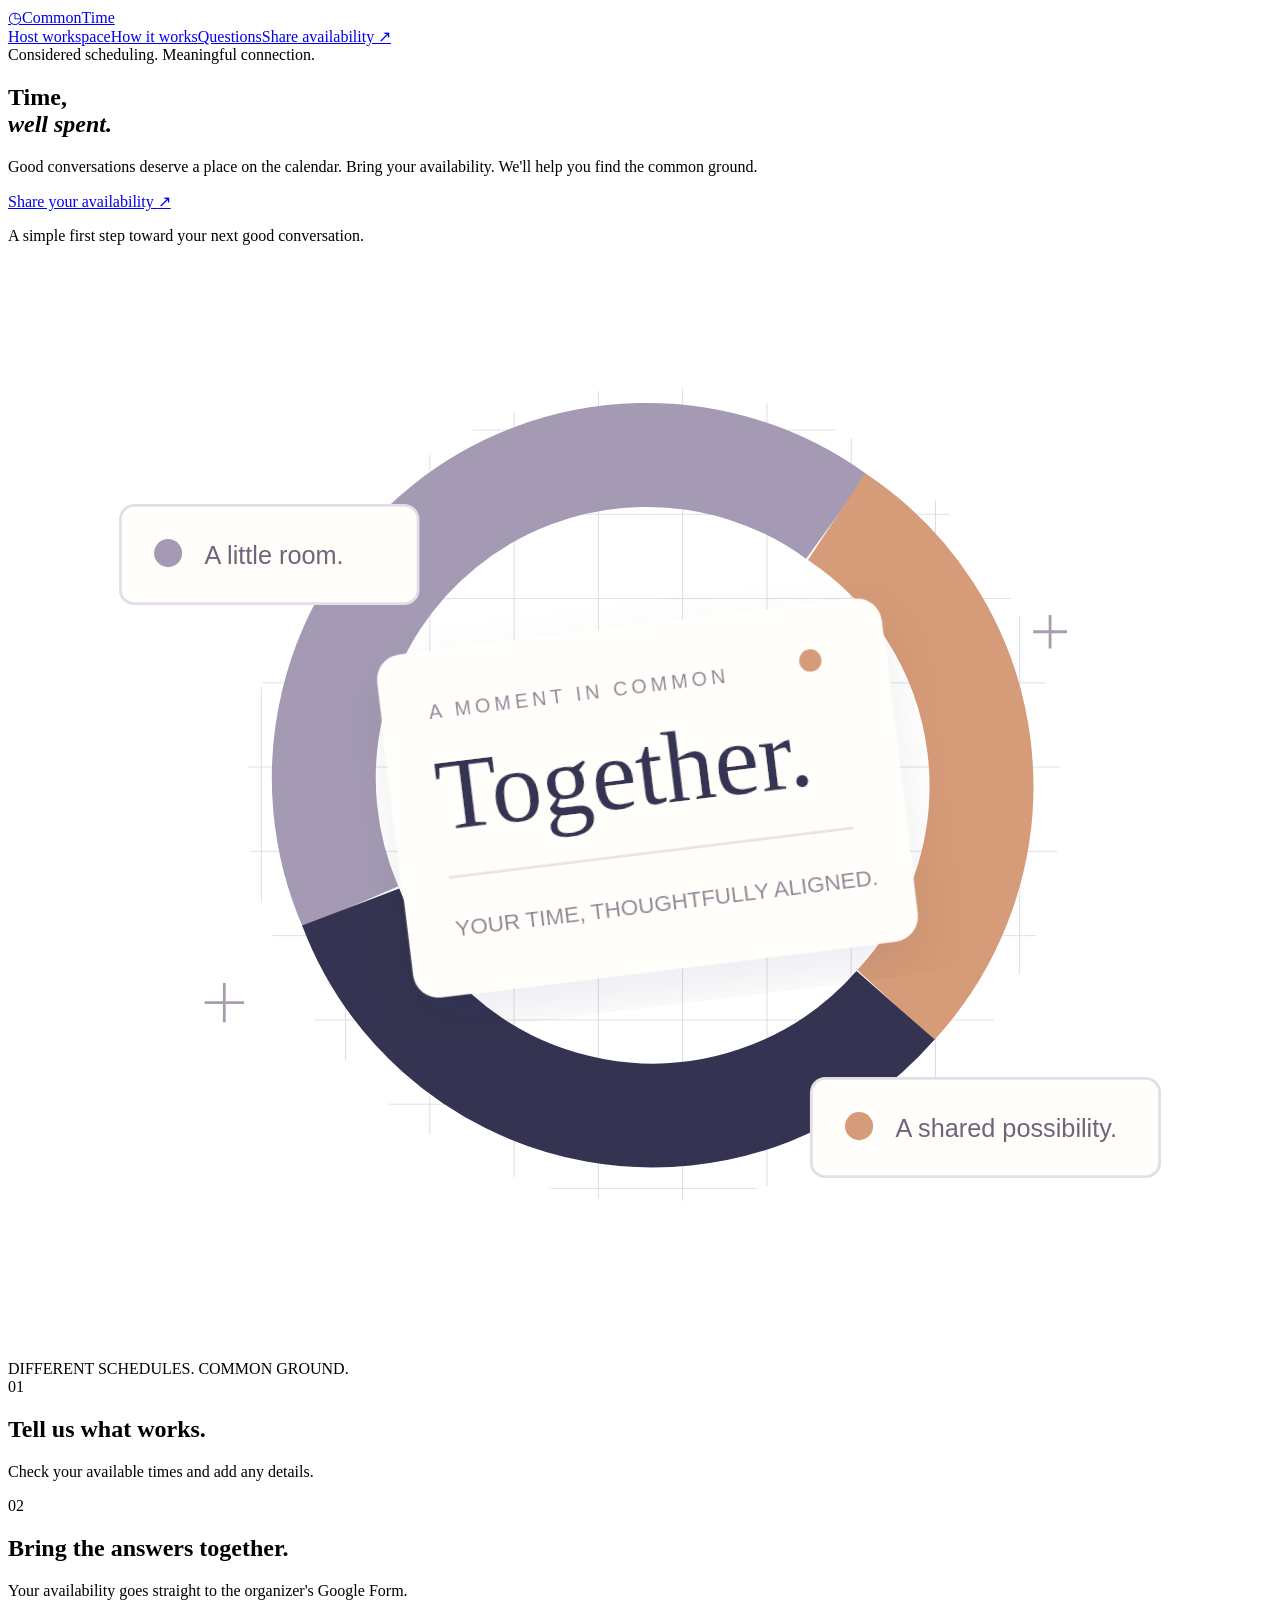
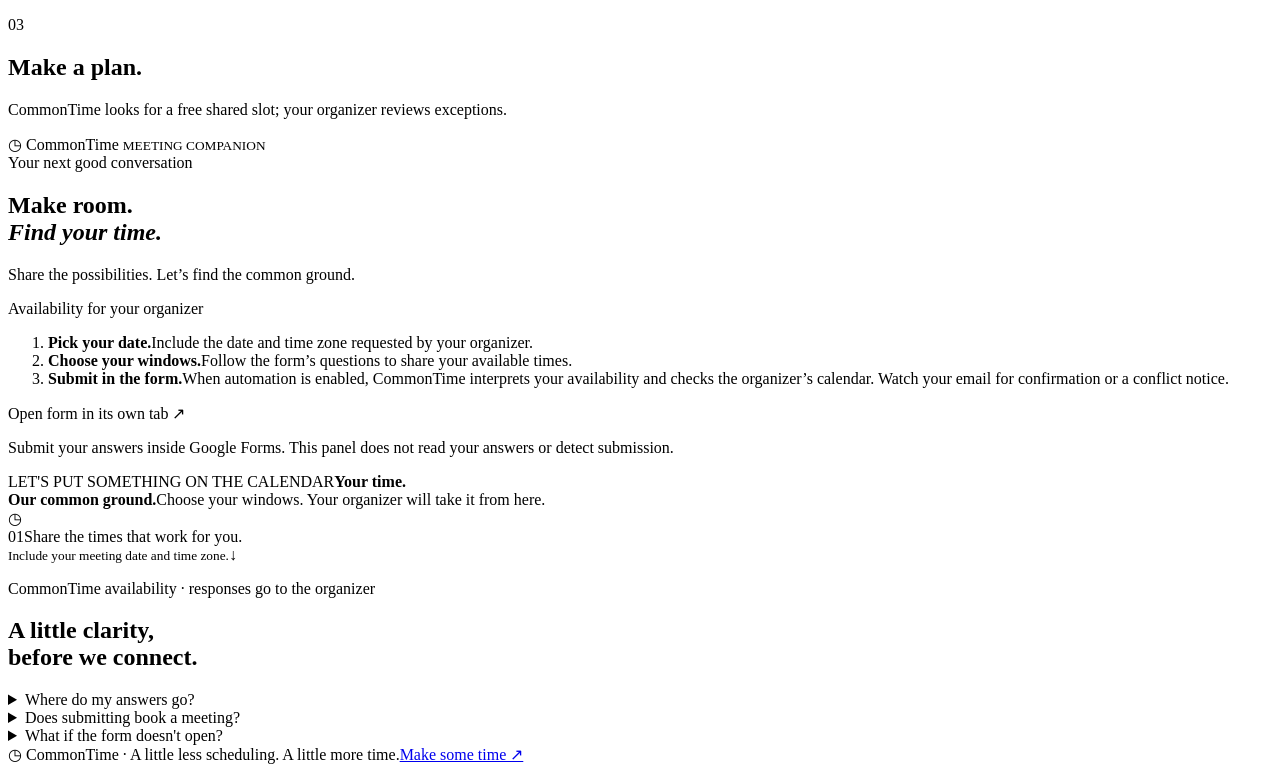
==== index.html @ 23718071 "Publish CommonTime host workspace and shareable form pages" ====
<!doctype html>
<html lang="en">

<head>
  <meta charset="utf-8">
  <meta name="viewport" content="width=device-width, initial-scale=1">
  <meta name="description"
    content="A little less scheduling. A little more time together. Share your availability with CommonTime.">
  <title>CommonTime — Time, well spent.</title>
  <link rel="stylesheet" href="web.css">
</head>

<body>
  <div class="wrap">
    <nav aria-label="Main navigation"><a class="brand" href="#home"><span class="logo"
          aria-hidden="true">◷</span>CommonTime</a>
      <div class="navlinks"><a href="organizer.html#pages">Host workspace</a><a class="optional" href="#how">How it works</a><a class="optional"
          href="#questions">Questions</a><a class="navcta" href="#availability">Share availability ↗</a></div>
    </nav>
    <main id="home">
      <section class="hero">
        <div>
          <div class="eyebrow"><i></i> Considered scheduling. Meaningful connection.</div>
          <h1>Time,<br><em>well spent.</em></h1>
          <p class="lede">Good conversations deserve a place on the calendar. Bring your availability. We'll help you
            find the common ground.</p><a class="primary" href="#availability">Share your availability
            <span aria-hidden="true">↗</span></a>
          <p class="smallprint">A simple first step toward your next good conversation.</p>
        </div>
        <div class="visual" aria-label="Abstract illustration of three schedules finding a common time"><svg
            class="graphic" viewBox="0 0 450 390" role="img"
            aria-label="Three schedules overlapping around one shared time">
            <defs>
              <pattern id="grid" width="30" height="30" patternUnits="userSpaceOnUse">
                <path d="M30 0H0V30" fill="none" stroke="#d8d3de" stroke-width=".6" />
              </pattern>
              <filter id="shadow">
                <feDropShadow dx="0" dy="8" stdDeviation="9" flood-color="#262238" flood-opacity=".07" />
              </filter>
            </defs>
            <circle cx="230" cy="190" r="145" fill="url(#grid)" />
            <circle cx="230" cy="190" r="120" fill="none" stroke="#d1cad8" stroke-dasharray="2 6" />
            <g class="schedule-orbit">
              <path d="M122 230 A115 115 0 0 1 295 91" fill="none" stroke="#a49ab4" stroke-width="37" />
              <path d="M295 91 A115 115 0 0 1 316 265" fill="none" stroke="#d69b78" stroke-width="37" />
              <path d="M316 265 A115 115 0 0 1 122 230" fill="none" stroke="#343452" stroke-width="37" />
            </g>
            <g class="card-float">
              <g filter="url(#shadow)" transform="rotate(-7 225 190)">
                <rect x="137" y="130" width="181" height="123" rx="9" fill="#fffefa" /><text x="154" y="154"
                  fill="#8e8798" font-size="7" font-family="Arial" letter-spacing="1.5">A MOMENT IN COMMON</text><text
                  x="153" y="194" fill="#343452" font-size="36" font-family="Georgia">Together.</text>
                <path d="M154 211H299" stroke="#e8e3e9" /><text x="154" y="232" fill="#918595" font-size="8"
                  font-family="Arial">YOUR TIME, THOUGHTFULLY ALIGNED.</text>
                <circle cx="291" cy="150" r="4" fill="#d69b78" />
              </g>
            </g>
            <g class="labels-float">
              <rect x="40" y="87" width="106" height="35" rx="5" fill="#fffefa" stroke="#e3dee5" />
              <circle cx="57" cy="104" r="5" fill="#a49ab4" /><text x="70" y="108" fill="#6d657b" font-size="9"
                font-family="Arial">A little room.</text>
              <rect x="286" y="291" width="124" height="35" rx="5" fill="#fffefa" stroke="#e3dee5" />
              <circle cx="303" cy="308" r="5" fill="#d69b78" /><text x="316" y="312" fill="#6d657b" font-size="9"
                font-family="Arial">A shared possibility.</text>
            </g>
            <path d="M70 264h14m-7-7v14M365 132h12m-6-6v12" stroke="#a89cb0" stroke-width="1" />
          </svg><span class="floating-label">DIFFERENT SCHEDULES. COMMON GROUND.</span></div>
      </section>
      <section class="how" id="how" aria-label="How it works">
        <article class="step"><span class="num">01</span>
          <div>
            <h2>Tell us what works.</h2>
            <p>Check your available times and add any details.</p>
          </div>
        </article>
        <article class="step"><span class="num">02</span>
          <div>
            <h2>Bring the answers together.</h2>
            <p>Your availability goes straight to the organizer's Google Form.</p>
          </div>
        </article>
        <article class="step"><span class="num">03</span>
          <div>
            <h2>Make a plan.</h2>
            <p>CommonTime looks for a free shared slot; your organizer reviews exceptions.</p>
          </div>
        </article>
      </section>
      <section class="booking" id="availability">
        <aside class="companion" aria-labelledby="companionHeading">
          <div class="companion-brand"><span aria-hidden="true">◷</span> CommonTime <small>MEETING COMPANION</small></div>
          <div class="companion-intro"><span class="eyebrow">Your next good conversation</span><h2 id="companionHeading">Make room.<br><em>Find your time.</em></h2><p>Share the possibilities. Let’s find the common ground.</p></div>
          <div class="companion-content">
            <p class="integration-label" id="integrationLabel">Availability for your organizer</p>

            <ol class="companion-steps"><li><strong>Pick your date.</strong><span>Include the date and time zone requested by your organizer.</span></li><li><strong>Choose your windows.</strong><span>Follow the form’s questions to share your available times.</span></li><li><strong>Submit in the form.</strong><span id="submissionHelp">When automation is enabled, CommonTime interprets your availability and checks the organizer’s calendar. Watch your email for confirmation or a conflict notice.</span></li></ol>

            <a id="directFormLink" class="companion-link" target="_blank" rel="noopener noreferrer">Open form in its own tab ↗</a>
            <p class="companion-footnote">Submit your answers inside Google Forms. This panel does not read your answers or detect submission.</p>
          </div>
        </aside>
        <div class="formbox">
          <div class="formtop">
            <div class="form-heading"><span class="form-kicker">LET'S PUT SOMETHING ON THE CALENDAR</span><strong>Your
                time.<br>Our common ground.</strong><span class="form-caption">Choose your windows. Your organizer will
                take it from here.</span></div><span class="form-seal" aria-hidden="true">◷</span>
          </div>
          <div class="form-instruction"><span class="form-step">01</span><span>Share the times
              that work for you.<br><small>Include your meeting date and time zone.</small></span><span class="form-down"
              aria-hidden="true">↓</span></div>
          <p id="connectionStatus" class="connection-status" role="status">CommonTime availability · responses go to the organizer</p>
          <iframe id="availabilityForm" title="CommonTime availability form" hidden loading="lazy" referrerpolicy="strict-origin-when-cross-origin">Loading…</iframe>
          <div class="fallback" hidden>Having trouble with the form? <a

              target="_blank" rel="noopener noreferrer">Open it in a new tab ↗</a></div>
        </div>
      </section>
      <section class="faq" id="questions">
        <h2>A little clarity,<br>before we connect.</h2>
        <details>
          <summary>Where do my answers go?</summary>
          <p>Directly to the organizer's Google Form. The form inside this page is the real form; this website does not
            keep a separate copy of your answers.</p>
        </details>
        <details>
          <summary>Does submitting book a meeting?</summary>
          <p>Submitting shares your availability. Your organizer will confirm the meeting details. Automated calendar
            scheduling depends on their CommonTime add-on setup.</p>
        </details>
        <details>
          <summary>What if the form doesn't open?</summary>
          <p>Try the “Open it in a new tab” link below the form. If Google says the form is not accepting responses, the
            organizer needs to publish or reopen it.</p>
        </details>
      </section>
    </main>
    <footer><span>◷ CommonTime · A little less scheduling. A little more time.</span><a href="#availability">Make some
        time ↗</a></footer>
  </div>
  <button class="motion-control" id="motionControl"
    type="button" aria-pressed="false" aria-label="Pause decorative animations" hidden>Ⅱ Pause motion</button>
</body>
<script src="web.js"></script>
</html>
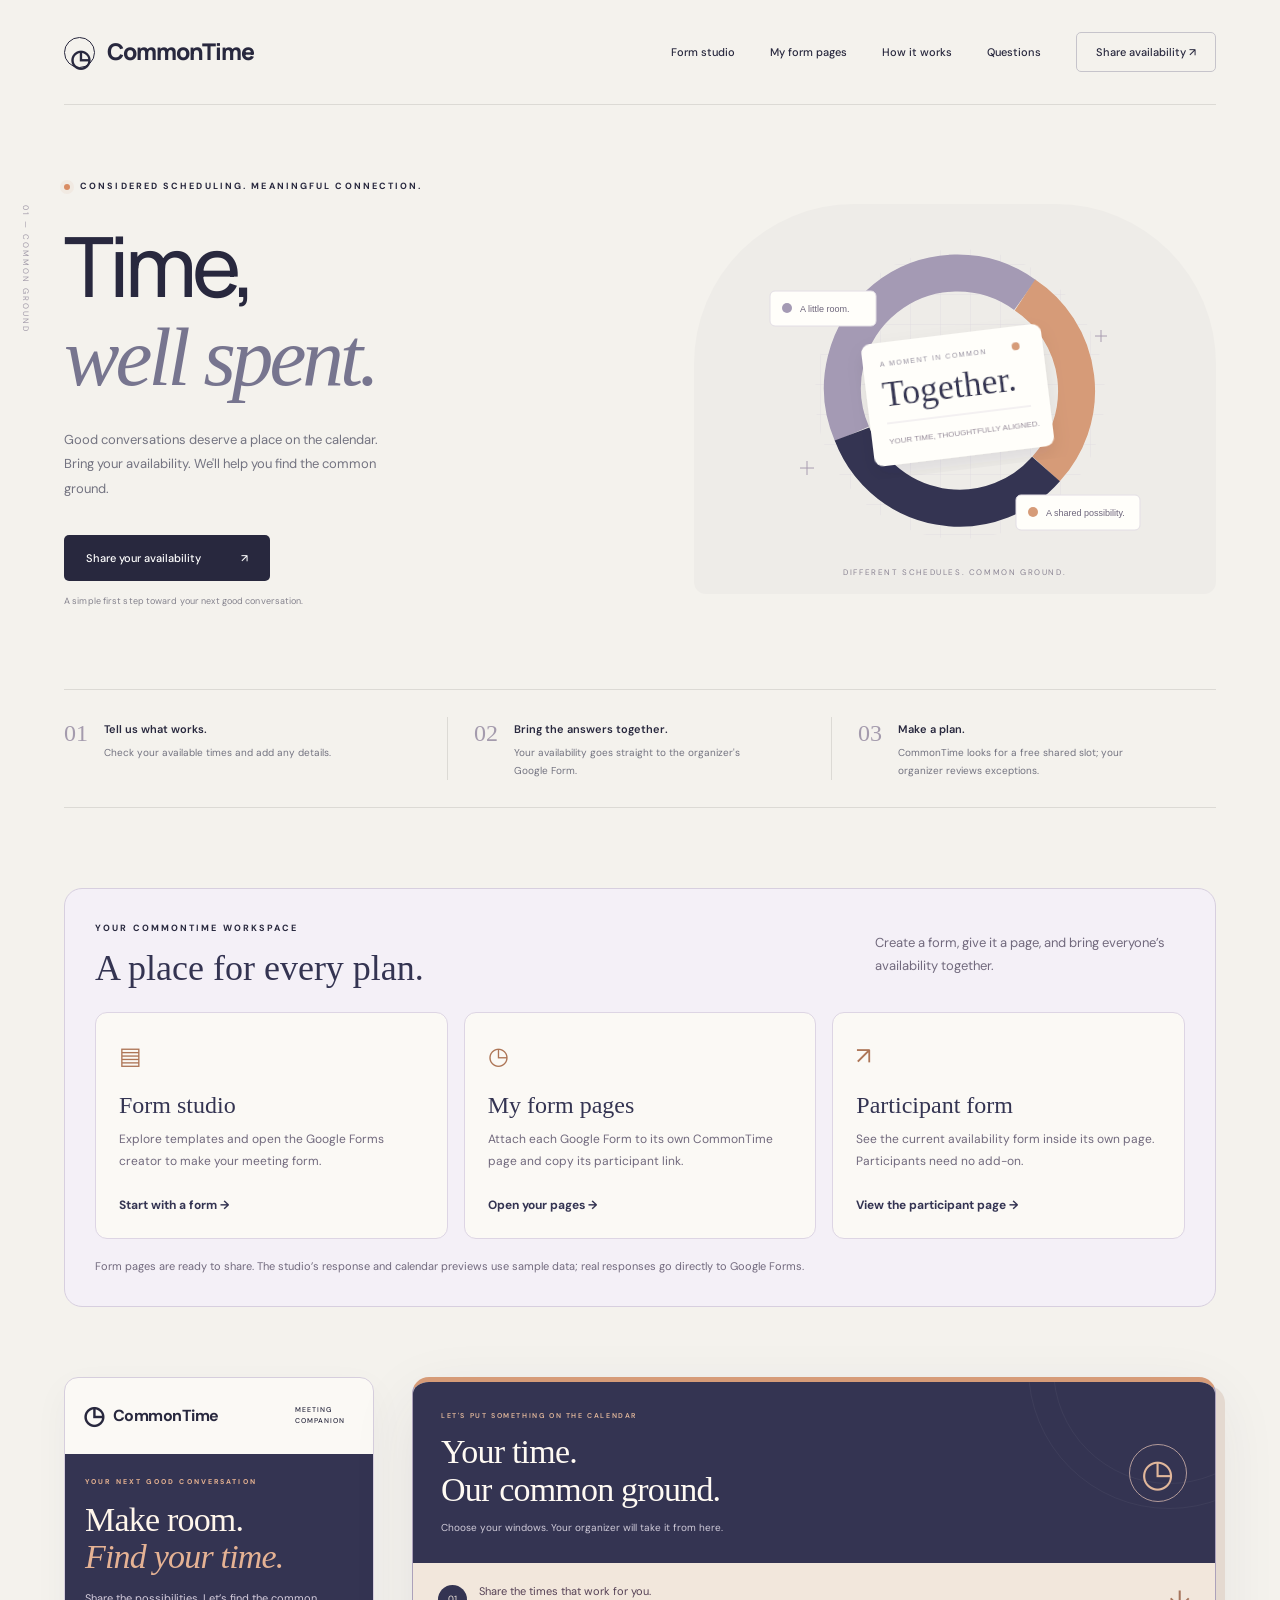
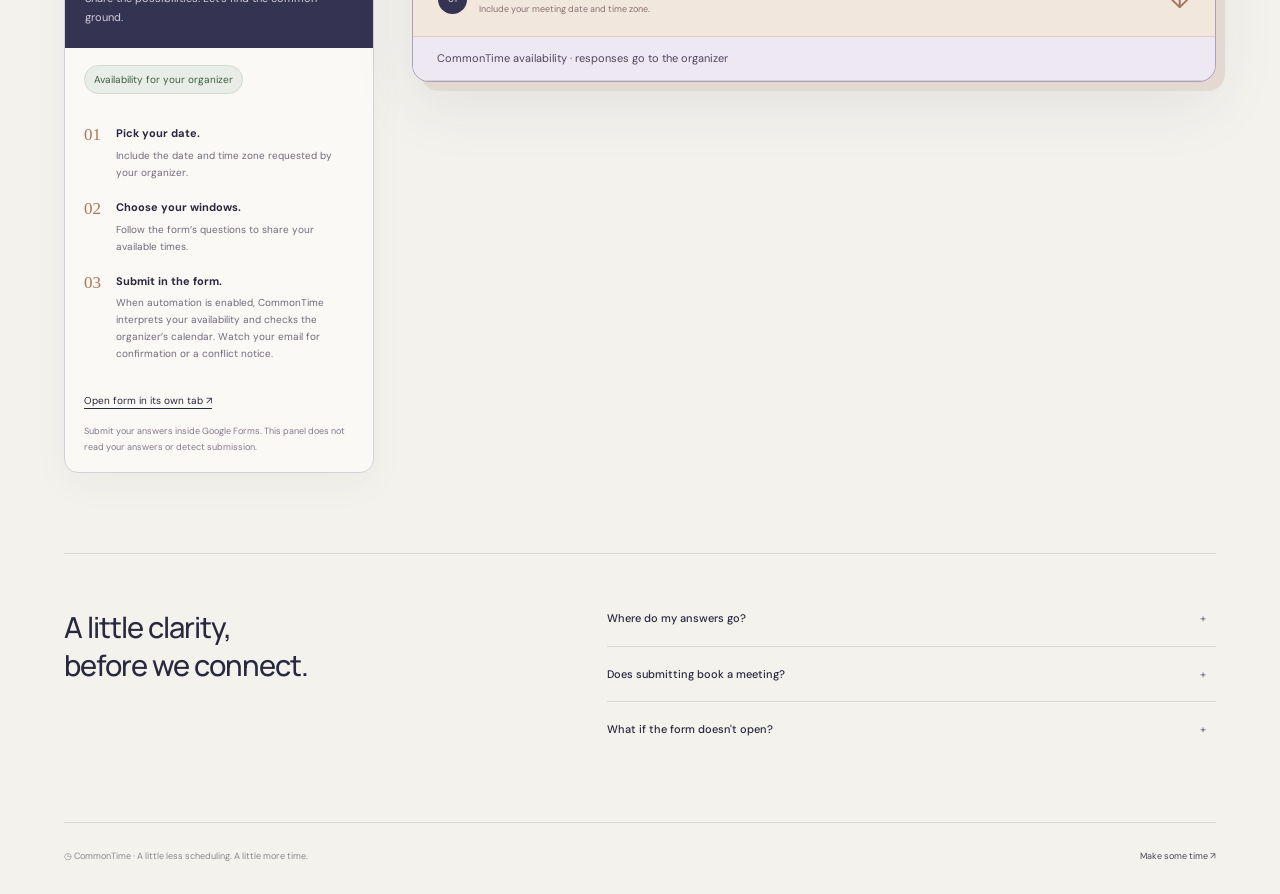
==== commit 85924e91: "Refresh homepage with direct links to current CommonTime pages" ====
--- a/index.html
+++ b/index.html
@@ -7,14 +7,14 @@
   <meta name="description"
     content="A little less scheduling. A little more time together. Share your availability with CommonTime.">
   <title>CommonTime — Time, well spent.</title>
-  <link rel="stylesheet" href="web.css">
+  <link rel="stylesheet" href="web.css?v=20261102-pages2">
 </head>
 
 <body>
   <div class="wrap">
     <nav aria-label="Main navigation"><a class="brand" href="#home"><span class="logo"
           aria-hidden="true">◷</span>CommonTime</a>
-      <div class="navlinks"><a href="organizer.html#pages">Host workspace</a><a class="optional" href="#how">How it works</a><a class="optional"
+      <div class="navlinks"><a href="organizer.html#builder">Form studio</a><a href="organizer.html#pages">My form pages</a><a class="optional" href="#how">How it works</a><a class="optional"
           href="#questions">Questions</a><a class="navcta" href="#availability">Share availability ↗</a></div>
     </nav>
     <main id="home">
@@ -86,6 +86,7 @@
           </div>
         </article>
       </section>
+      <section class="workspace-hub" aria-labelledby="workspaceHeading"><div class="hub-heading"><div><span class="eyebrow">YOUR COMMONTIME WORKSPACE</span><h2 id="workspaceHeading">A place for every plan.</h2></div><p>Create a form, give it a page, and bring everyone’s availability together.</p></div><div class="hub-grid"><a class="hub-card" href="organizer.html#builder"><span class="hub-icon" aria-hidden="true">▤</span><h3>Form studio</h3><p>Explore templates and open the Google Forms creator to make your meeting form.</p><strong>Start with a form →</strong></a><a class="hub-card" href="organizer.html#pages"><span class="hub-icon" aria-hidden="true">◷</span><h3>My form pages</h3><p>Attach each Google Form to its own CommonTime page and copy its participant link.</p><strong>Open your pages →</strong></a><a class="hub-card" href="forms.html?form=https%3A%2F%2Fdocs.google.com%2Fforms%2Fd%2Fe%2F1FAIpQLScRxvODjkq9DPrJhKEUosEJn_z5kYA0ypxX734kLyvB3Hi7gg%2Fviewform&amp;title=CommonTime+%C2%B7+Client+availability"><span class="hub-icon" aria-hidden="true">↗</span><h3>Participant form</h3><p>See the current availability form inside its own page. Participants need no add-on.</p><strong>View the participant page →</strong></a></div><p class="hub-note">Form pages are ready to share. The studio’s response and calendar previews use sample data; real responses go directly to Google Forms.</p></section>
       <section class="booking" id="availability">
         <aside class="companion" aria-labelledby="companionHeading">
           <div class="companion-brand"><span aria-hidden="true">◷</span> CommonTime <small>MEETING COMPANION</small></div>
@@ -140,5 +141,5 @@
   <button class="motion-control" id="motionControl"
     type="button" aria-pressed="false" aria-label="Pause decorative animations" hidden>Ⅱ Pause motion</button>
 </body>
-<script src="web.js"></script>
+<script src="web.js?v=20261102-pages2"></script>
 </html>
--- a/web.css
+++ b/web.css
@@ -0,0 +1,965 @@
+@import url('https://fonts.googleapis.com/css2?family=DM+Sans:wght@400;500;600;700&family=Manrope:wght@400;500;600;700;800&display=swap');
+[hidden] { display: none !important; }
+
+/* Motion stays on the host page; Google owns the embedded form. */
+@keyframes scheduleSway {
+
+    0%,
+    100% {
+        transform: rotate(-8deg)
+    }
+
+    50% {
+        transform: rotate(8deg)
+    }
+}
+
+@keyframes cardFloat {
+
+    0%,
+    100% {
+        transform: translateY(0)
+    }
+
+    50% {
+        transform: translateY(-7px)
+    }
+}
+
+@keyframes labelsFloat {
+
+    0%,
+    100% {
+        transform: translateY(3px)
+    }
+
+    50% {
+        transform: translateY(-4px)
+    }
+}
+
+@keyframes accentPulse {
+
+    0%,
+    100% {
+        box-shadow: 0 0 0 3px #d98c6213
+    }
+
+    50% {
+        box-shadow: 0 0 0 7px #d98c6200
+    }
+}
+
+@keyframes introIn {
+    from {
+        opacity: 0;
+        transform: translateY(13px)
+    }
+
+    to {
+        opacity: 1;
+        transform: translateY(0)
+    }
+}
+
+.schedule-orbit {
+    transform-origin: 230px 190px;
+    animation: scheduleSway 16s ease-in-out infinite
+}
+
+.card-float {
+    animation: cardFloat 6s ease-in-out infinite
+}
+
+.labels-float {
+    animation: labelsFloat 7s ease-in-out infinite
+}
+
+.eyebrow i {
+    animation: accentPulse 4s ease-in-out infinite
+}
+
+.hero>div:first-child>* {
+    animation: introIn .8s both cubic-bezier(.2, .7, .2, 1)
+}
+
+.hero h1 {
+    animation-delay: .08s
+}
+
+.hero .lede {
+    animation-delay: .16s
+}
+
+.hero .primary {
+    animation-delay: .24s
+}
+
+.hero .smallprint {
+    animation-delay: .3s
+}
+
+.primary span {
+    display: inline-block;
+    transition: transform .25s
+}
+
+.primary:hover span,
+.primary:focus-visible span {
+    transform: translate(3px, -3px)
+}
+
+.navcta {
+    transition: background .25s, border-color .25s
+}
+
+.navcta:hover {
+    background: #e7e3eb;
+    border-color: #9e94ad
+}
+
+.formbox {
+    transition: box-shadow .4s, border-color .4s
+}
+
+.formbox:hover,
+.formbox:focus-within {
+    box-shadow: 0 20px 60px #28283e10;
+    border-color: #aca2ba
+}
+
+summary:after {
+    transition: transform .25s
+}
+
+details[open] summary:after {
+    transform: rotate(180deg)
+}
+
+.motion-ready .reveal {
+    opacity: 0;
+    transform: translateY(18px);
+    transition: opacity .7s ease, transform .7s cubic-bezier(.2, .7, .2, 1);
+    transition-delay: var(--reveal-delay, 0ms)
+}
+
+.motion-ready .reveal.is-visible {
+    opacity: 1;
+    transform: none
+}
+
+.motion-control {
+    position: fixed;
+    bottom: 12px;
+    left: 14px;
+    z-index: 5;
+    border: 1px solid #d8d4dd;
+    background: #f4f2edf5;
+    border-radius: 4px;
+    padding: 5px 9px;
+    font: 9px 'DM Sans', 'Segoe UI', sans-serif;
+    color: #706779;
+    cursor: pointer
+}
+
+.motion-control:focus-visible {
+    outline: 3px solid var(--accent);
+    outline-offset: 4px
+}
+
+.motion-paused * {
+    animation-play-state: paused !important
+}
+
+.motion-paused .reveal,
+.motion-paused .hero>div:first-child>* {
+    opacity: 1 !important;
+    transform: none !important;
+    transition: none !important;
+    animation: none !important
+}
+
+@media(prefers-reduced-motion:reduce) {
+    html {
+        scroll-behavior: auto
+    }
+
+    *,
+    *::before,
+    *::after {
+        animation: none !important;
+        transition: none !important
+    }
+
+    .motion-ready .reveal {
+        opacity: 1;
+        transform: none
+    }
+
+    .motion-control {
+        display: none
+    }
+}
+
+:root {
+    --ink: #28283e;
+    --green: #343452;
+    --muted: #737380;
+    --paper: #f4f2ed;
+    --line: #dcdad5;
+    --accent: #d98c62
+}
+
+* {
+    box-sizing: border-box
+}
+
+html {
+    scroll-behavior: smooth;
+    scroll-padding-top: 30px
+}
+
+body {
+    margin: 0;
+    background: var(--paper);
+    color: var(--ink);
+    font: 15px/1.7 'DM Sans', 'Segoe UI', sans-serif
+}
+
+a {
+    color: inherit;
+    text-decoration: none
+}
+
+a:focus-visible,
+summary:focus-visible {
+    outline: 3px solid var(--accent);
+    outline-offset: 6px
+}
+
+.wrap {
+    max-width: 1296px;
+    margin: auto;
+    padding: 0 64px
+}
+
+nav {
+    height: 105px;
+    display: flex;
+    align-items: center;
+    justify-content: space-between;
+    border-bottom: 1px solid var(--line)
+}
+
+.brand {
+    font-family: Manrope, 'Segoe UI', sans-serif;
+    font-size: 23px;
+    font-weight: 800;
+    letter-spacing: -1px;
+    display: flex;
+    align-items: center;
+    gap: 12px
+}
+
+.logo {
+    height: 31px;
+    width: 31px;
+    border: 1.5px solid var(--ink);
+    border-radius: 50%;
+    display: grid;
+    place-items: center;
+    font-size: 24px;
+    background: transparent
+}
+
+.navlinks {
+    display: flex;
+    gap: 35px;
+    align-items: center;
+    font-size: 11px;
+    font-weight: 500
+}
+
+.navlinks a:hover {
+    color: #aa5c3e
+}
+
+.navcta {
+    border: 1px solid #c6c4cb;
+    border-radius: 5px;
+    padding: 10px 19px
+}
+
+.hero {
+    display: grid;
+    grid-template-columns: 1.1fr 1fr;
+    gap: 55px;
+    align-items: center;
+    padding: 74px 0 70px
+}
+
+.eyebrow {
+    font-size: 9px;
+    letter-spacing: 2.1px;
+    font-weight: 700;
+    text-transform: uppercase;
+    display: flex;
+    gap: 10px;
+    align-items: center
+}
+
+.eyebrow i {
+    display: inline-block;
+    width: 6px;
+    height: 6px;
+    background: var(--accent);
+    border-radius: 50%;
+    box-shadow: 0 0 0 4px #d98c6213
+}
+
+h1 {
+    font-family: Manrope, 'Segoe UI', sans-serif;
+    font-size: clamp(54px, 6.5vw, 87px);
+    line-height: 1.06;
+    font-weight: 500;
+    letter-spacing: -5px;
+    margin: 27px 0 26px
+}
+
+h1 em {
+    font-family: Georgia, serif;
+    font-weight: 400;
+    color: #77758f;
+    letter-spacing: -4px
+}
+
+.lede {
+    color: var(--muted);
+    font-size: 13px;
+    max-width: 330px;
+    line-height: 1.9
+}
+
+.primary {
+    display: inline-flex;
+    background: var(--ink);
+    color: #fff;
+    border-radius: 5px;
+    padding: 14px 22px;
+    align-items: center;
+    justify-content: space-between;
+    gap: 40px;
+    font-size: 11px;
+    font-weight: 500;
+    margin-top: 20px;
+    transition: background .2s, transform .2s
+}
+
+.primary:hover {
+    background: #494666;
+    transform: translateY(-2px)
+}
+
+.smallprint {
+    color: #84828d;
+    font-size: 9px;
+    margin-top: 13px;
+    letter-spacing: .1px
+}
+
+.visual {
+    min-height: 390px;
+    position: relative;
+    display: flex;
+    align-items: center;
+    justify-content: center;
+    background: #eeece8;
+    border-radius: 160px 160px 12px 12px;
+    overflow: hidden
+}
+
+.graphic {
+    width: 100%;
+    max-width: 450px;
+    height: auto
+}
+
+.floating-label {
+    position: absolute;
+    bottom: 17px;
+    left: 0;
+    right: 0;
+    text-align: center;
+    font: 8px 'DM Sans', sans-serif;
+    letter-spacing: 1.6px;
+    color: #8a8493
+}
+
+.how {
+    display: grid;
+    grid-template-columns: repeat(3, 1fr);
+    border-top: 1px solid var(--line);
+    border-bottom: 1px solid var(--line);
+    padding: 27px 0;
+    margin-bottom: 80px
+}
+
+.step {
+    display: flex;
+    align-items: flex-start;
+    gap: 16px;
+    padding: 0 26px;
+    border-right: 1px solid var(--line)
+}
+
+.step:first-child {
+    padding-left: 0
+}
+
+.step:last-child {
+    border: 0
+}
+
+.num {
+    font-family: Georgia, serif;
+    color: #a49bad;
+    font-size: 24px;
+    line-height: 1.4
+}
+
+.step h2 {
+    font-size: 11px;
+    margin: 3px 0 6px;
+    font-weight: 600
+}
+
+.step p {
+    font-size: 10px;
+    color: var(--muted);
+    margin: 0;
+    max-width: 240px;
+    line-height: 1.8
+}
+
+.booking {
+    padding: 0 0 80px;
+    display: grid;
+    grid-template-columns: .72fr 1.28fr;
+    gap: 65px;
+    align-items: start
+}
+
+.booking>div:first-child {
+    position: sticky;
+    top: 40px;
+    padding-top: 35px
+}
+
+.booking h2 {
+    font: 500 43px/1.15 Manrope, 'Segoe UI', sans-serif;
+    letter-spacing: -2px;
+    margin: 25px 0 22px
+}
+
+.booking p {
+    font-size: 12px;
+    color: var(--muted)
+}
+
+.checklist {
+    padding: 0;
+    list-style: none;
+    margin: 30px 0
+}
+
+.checklist li {
+    font-size: 11px;
+    margin: 15px 0;
+    color: #676473
+}
+
+.checklist li:before {
+    content: '↗';
+    margin-right: 13px;
+    color: #b77756
+}
+
+.formbox {
+    border: 1px solid #d5d3dd;
+    border-radius: 12px;
+    background: #eeecf1;
+    overflow: hidden;
+    box-shadow: 0 15px 60px #28283e07
+}
+
+.formtop {
+    padding: 19px 24px;
+    background: #343452;
+    display: flex;
+    align-items: center;
+    justify-content: space-between;
+    gap: 15px;
+    font-size: 8px;
+    letter-spacing: 1px;
+    color: #bfbdcd;
+    border-bottom: 1px solid #d5d3dd
+}
+
+.formtop strong {
+    font-size: 11px;
+    color: #fff;
+    letter-spacing: 0;
+    font-weight: 500
+}
+
+.formbox iframe {
+    display: block;
+    width: 100%;
+    height: 1360px;
+    border: 0
+}
+
+.fallback {
+    padding: 12px 20px 20px;
+    font-size: 9px;
+    text-align: center;
+    color: #757184
+}
+
+.fallback a {
+    text-decoration: underline;
+    text-underline-offset: 3px
+}
+
+.faq {
+    border-top: 1px solid var(--line);
+    padding: 55px 0 65px;
+    display: grid;
+    grid-template-columns: 1fr 1.3fr;
+    column-gap: 75px
+}
+
+.faq h2 {
+    font: 500 29px/1.3 Manrope, sans-serif;
+    letter-spacing: -1px;
+    margin: 0;
+    grid-row: 1 / span 3;
+    max-width: 250px
+}
+
+details {
+    border-top: 1px solid var(--line);
+    padding: 18px 0;
+    font-size: 11px
+}
+
+details:first-of-type {
+    border-top: 0;
+    padding-top: 0
+}
+
+summary {
+    cursor: pointer;
+    list-style: none;
+    font-weight: 500;
+    padding-right: 10px
+}
+
+summary:after {
+    content: '+';
+    float: right;
+    color: #7c7489
+}
+
+details[open] summary:after {
+    content: '−'
+}
+
+details p {
+    font-size: 11px;
+    color: var(--muted);
+    padding-right: 35px;
+    line-height: 1.9
+}
+
+footer {
+    border-top: 1px solid var(--line);
+    padding: 26px 0 30px;
+    display: flex;
+    justify-content: space-between;
+    gap: 20px;
+    font-size: 9px;
+    color: #8a8590
+}
+
+footer a {
+    color: #4d465f
+}
+
+.sample {
+    position: fixed;
+    bottom: 12px;
+    right: 14px;
+    border-radius: 4px;
+    padding: 5px 9px;
+    background: #f4f2edee;
+    border: 1px solid #d8d4dd;
+    font-size: 8px;
+    color: #89818b;
+    z-index: 4
+}
+
+.hero:before {
+    content: '01 — COMMON GROUND';
+    position: absolute;
+    writing-mode: vertical-rl;
+    left: 18px;
+    top: 205px;
+    font-size: 8px;
+    letter-spacing: 2px;
+    color: #a29ba9
+}
+
+@media(min-width:1450px) {
+    .hero {
+        padding: 95px 0
+    }
+
+    .visual {
+        min-height: 450px
+    }
+}
+
+@media(max-width:900px) {
+    .wrap {
+        padding: 0 30px
+    }
+
+    .hero {
+        gap: 30px
+    }
+
+    h1 {
+        font-size: 65px;
+        letter-spacing: -4px
+    }
+
+    .visual {
+        min-height: 350px
+    }
+
+    .hero:before {
+        display: none
+    }
+
+    .booking {
+        gap: 30px
+    }
+
+    .how {
+        margin-bottom: 50px
+    }
+
+    .faq {
+        column-gap: 35px
+    }
+}
+
+@media(max-width:700px) {
+    .wrap {
+        padding: 0 22px
+    }
+
+    nav {
+        height: 80px
+    }
+
+    .brand {
+        font-size: 21px
+    }
+
+    .navlinks {
+        gap: 15px
+    }
+
+    .navlinks .optional {
+        display: none
+    }
+
+    .hero {
+        grid-template-columns: 1fr;
+        gap: 35px;
+        padding: 50px 0 35px
+    }
+
+    h1 {
+        font-size: 64px;
+        margin: 22px 0
+    }
+
+    .visual {
+        width: 100%;
+        max-width: 430px;
+        margin: auto;
+        min-height: 330px;
+        border-radius: 130px 130px 10px 10px
+    }
+
+    .graphic {
+        max-width: 390px
+    }
+
+    .how {
+        grid-template-columns: 1fr;
+        gap: 18px;
+        padding: 25px 0;
+        margin-bottom: 25px
+    }
+
+    .step,
+    .step:first-child {
+        padding: 0;
+        border: 0
+    }
+
+    .step p {
+        max-width: none
+    }
+
+    .booking {
+        grid-template-columns: 1fr;
+        gap: 24px;
+        padding-bottom: 45px
+    }
+
+    .booking>div:first-child {
+        position: static;
+        padding-top: 20px
+    }
+
+    .booking h2 {
+        font-size: 38px
+    }
+
+    .checklist {
+        margin: 22px 0
+    }
+
+    .faq {
+        grid-template-columns: 1fr;
+        padding: 35px 0
+    }
+
+    .faq h2 {
+        grid-row: auto;
+        max-width: 300px;
+        margin-bottom: 30px
+    }
+
+    .formbox iframe {
+        height: 1500px
+    }
+
+    .formtop {
+        padding: 17px
+    }
+
+    .formtop span {
+        font-size: 7px
+    }
+
+    footer {
+        flex-direction: column;
+        gap: 8px
+    }
+}
+
+@media(prefers-reduced-motion:reduce) {
+    html {
+        scroll-behavior: auto
+    }
+
+    * {
+        transition: none !important
+    }
+}
+
+
+
+.booking {
+    gap: 55px;
+    position: relative
+}
+
+.formbox {
+    position: relative;
+    border: 1px solid #aca1ba;
+    border-top: 5px solid #d69b78;
+    border-radius: 17px;
+    background: #eeecf1;
+    box-shadow: 9px 9px 0 #e4d9d0, 0 22px 65px #34345216;
+    overflow: hidden
+}
+
+.formbox:hover,
+.formbox:focus-within {
+    border-color: #9583a5;
+    box-shadow: 9px 9px 0 #dfccbd, 0 26px 70px #34345220
+}
+
+.formtop {
+    padding: 29px 28px 27px;
+    background: #343452;
+    position: relative;
+    overflow: hidden;
+    align-items: center;
+    border: 0
+}
+
+.formtop:before,
+.formtop:after {
+    content: '';
+    position: absolute;
+    border: 1px solid #ffffff0c;
+    border-radius: 50%;
+    width: 230px;
+    height: 230px;
+    right: -70px;
+    top: -130px;
+    pointer-events: none
+}
+
+.formtop:after {
+    width: 280px;
+    height: 280px;
+    right: -95px;
+    top: -155px
+}
+
+.form-heading {
+    display: flex;
+    flex-direction: column;
+    gap: 12px;
+    z-index: 1
+}
+
+.formtop .form-kicker {
+    font: 600 7px/1.5 'DM Sans', sans-serif;
+    letter-spacing: 1.6px;
+    color: #e1b79b
+}
+
+.formtop strong {
+    font: 400 34px/1.1 Georgia, serif;
+    letter-spacing: -.8px;
+    color: #fffaf3
+}
+
+.formtop .form-caption {
+    font: 400 10px/1.6 'DM Sans', sans-serif;
+    letter-spacing: 0;
+    color: #d0cbd9
+}
+
+.form-seal {
+    display: grid;
+    place-items: center;
+    flex-shrink: 0;
+    height: 58px;
+    width: 58px;
+    border: 1px solid #b39b9a;
+    border-radius: 50%;
+    font-size: 38px !important;
+    line-height: 1;
+    color: #e1b79b !important;
+    z-index: 1
+}
+
+.form-instruction {
+    display: flex;
+    align-items: center;
+    gap: 12px;
+    padding: 18px 25px;
+    background: #f2e7dc;
+    border-bottom: 1px solid #dfcdbf;
+    color: #554155;
+    font-size: 11px;
+    line-height: 1.5
+}
+
+.form-step {
+    display: grid;
+    place-items: center;
+    flex-shrink: 0;
+    width: 29px;
+    height: 29px;
+    background: #343452;
+    color: #f2e7dc;
+    border-radius: 50%;
+    font-size: 9px
+}
+
+.form-instruction small {
+    font-size: 9px;
+    color: #8c6f72
+}
+
+.form-down {
+    margin-left: auto;
+    font-size: 25px;
+    color: #a6755d
+}
+
+.fallback {
+    background: #e8e3ec;
+    border-top: 1px solid #ddd5e4;
+    padding: 15px 15px 18px;
+    color: #75697f
+}
+
+@media(max-width:700px) {
+    .formtop {
+        padding: 25px 22px
+    }
+
+    .formtop strong {
+        font-size: 32px
+    }
+
+    .formtop .form-kicker {
+        font-size: 6px
+    }
+
+    .form-seal {
+        width: 46px;
+        height: 46px;
+        font-size: 31px !important
+    }
+
+    .form-instruction {
+        padding: 16px 20px
+    }
+
+    .formbox {
+        box-shadow: 5px 5px 0 #e4d9d0, 0 15px 35px #34345212
+    }
+
+    .booking {
+        gap: 25px
+    }
+}
+/* Organizer / respondent handoff */
+.workspace-hub{margin:10px 0 70px;padding:30px;border:1px solid #d7cfdf;border-radius:18px;background:#f4f0f7}.hub-heading{display:flex;align-items:end;justify-content:space-between;gap:24px;margin-bottom:22px}.hub-heading h2{font:36px/1.15 Georgia,serif;margin:12px 0 0;color:#343452}.hub-heading p{max-width:310px;color:#71697d;font-size:13px;line-height:1.7}.hub-grid{display:grid;grid-template-columns:repeat(3,minmax(0,1fr));gap:16px}.hub-card{display:flex;flex-direction:column;padding:23px;background:#fbf9f5;border:1px solid #ddd5e4;border-radius:12px;text-decoration:none;color:#343452;transition:transform .15s,border-color .15s}.hub-card:hover{transform:translateY(-3px);border-color:#ad7556}.hub-card:focus-visible{outline:3px solid #ad7556;outline-offset:3px}.hub-icon{font-size:24px;color:#ad7556}.hub-card h3{font:24px Georgia,serif;margin:16px 0 10px}.hub-card p{font-size:12px;line-height:1.8;color:#71697d;margin:0 0 22px}.hub-card strong{margin-top:auto;font-size:12px}.hub-note{font-size:11px;color:#71697d;margin:18px 0 0;line-height:1.7}@media(max-width:700px){.workspace-hub{padding:22px 18px}.hub-heading{display:block}.hub-grid{grid-template-columns:1fr}.hub-heading h2{font-size:31px}.navlinks{flex-wrap:wrap;justify-content:flex-end;gap:12px}.navlinks a{font-size:11px}}@media(prefers-reduced-motion:reduce){.hub-card{transition:none}.hub-card:hover{transform:none}}
+.connection-status{padding:12px 24px!important;margin:0!important;background:#eee8f3;color:#514360!important;font-size:11px!important;border-bottom:1px solid #d6cddd}
+.connection-error{background:#f6e2dd;color:#813f32!important}
+.organizer-tools{margin:0 0 40px;border:1px solid #d7cfdf;border-radius:10px;padding:18px 24px;background:#efebf3}
+.organizer-tools details{border:0;padding:0}.organizer-tools summary{font-size:12px}.organizer-tools p{font-size:12px;max-width:600px}.organizer-tools details details{margin-top:20px;padding-top:20px;border-top:1px solid #d7cfdf}
+.organizer-preview{display:inline-block;text-decoration:underline;text-underline-offset:4px;font-size:12px;color:#5d496e}
+.generator-section{border-radius:8px;margin-top:18px}.generator-section h2{font-size:24px}.generator-section p{font-size:12px}.generator-section textarea{font:13px/1.6 'Segoe UI',sans-serif;box-sizing:border-box}.generator-section button:disabled{opacity:.65;cursor:not-allowed;transform:none}
+@media(max-width:700px){.booking{gap:25px}.organizer-tools{padding:18px}.booking h2{font-size:36px}}
+
+/* Website companion sits outside the cross-origin Google Form. */
+.booking{grid-template-columns:310px minmax(0,1fr);gap:38px}.companion{position:sticky;top:22px;border:1px solid #d6cedd;border-radius:14px;background:#fbf9f5;overflow:hidden;box-shadow:0 12px 36px #3434520a}.companion-brand{display:flex;align-items:center;gap:8px;padding:17px 18px;font-size:16px;font-weight:700;letter-spacing:-.5px}.companion-brand>span{font-size:25px}.companion-brand small{font-size:7px;font-weight:500;letter-spacing:1px;margin-left:auto;max-width:60px;line-height:1.5}.companion-intro{background:#343452;color:#fff6eb;padding:22px 20px}.companion .eyebrow{font-size:7px;color:#e6b291}.companion h2{font:34px/1.1 Georgia,serif;letter-spacing:-.8px;margin:13px 0}.companion h2 em{color:#e5b294;font-weight:400}.companion .companion-intro p{color:#d5cddd;font-size:11px;line-height:1.7;margin:0}.companion-content{padding:17px 19px}.integration-label{display:inline-block;padding:5px 9px;border:1px solid #d5d8d1;background:#e8eee7;border-radius:20px;font-size:10px!important;color:#3d5c43!important;margin:0 0 12px!important}.meeting-facts{margin:0;border-bottom:1px solid #dfd8e3;padding-bottom:13px}.meeting-facts>div{display:flex;justify-content:space-between;gap:12px;font-size:10px;margin:7px 0}.meeting-facts dt{color:#777080}.meeting-facts dd{margin:0;text-align:right;font-weight:600;max-width:160px}.companion-steps{padding:0;list-style:none;counter-reset:step;margin:18px 0}.companion-steps li{position:relative;padding-left:32px;margin:17px 0;counter-increment:step}.companion-steps li:before{content:counter(step,decimal-leading-zero);position:absolute;left:0;top:1px;color:#ad7556;font:17px Georgia}.companion-steps strong{display:block;font-size:11px}.companion-steps span{display:block;font-size:10px;line-height:1.7;color:#71697d;margin-top:4px}.time-helper{padding:13px 0!important;border-top:1px solid #dfd8e3!important}.time-helper summary{font-size:11px}.time-helper p{font-size:10px!important;padding:0}.time-helper label{font-size:10px;display:block;margin:10px 0 4px}.time-helper input,.time-helper select{box-sizing:border-box;width:100%;font:12px 'Segoe UI',sans-serif;background:white;color:#343452;padding:9px;border:1px solid #cfc6d9;border-radius:5px}.companion #localWindow{background:#eee9f3;padding:10px;border-radius:5px;color:#514161}.companion-link{display:block;text-decoration:underline;text-underline-offset:4px;font-size:10px;padding-top:12px}.companion .companion-footnote{font-size:9px;line-height:1.7;margin:15px 0 0;color:#82788c}.formbox iframe{height:1700px}.time-helper input:focus-visible,.time-helper select:focus-visible{outline:2px solid #9c6747;outline-offset:2px}
+@media(max-width:1000px){.booking{grid-template-columns:275px minmax(0,1fr);gap:22px}.wrap{padding-left:30px;padding-right:30px}}
+@media(max-width:800px){.booking{grid-template-columns:1fr}.companion{position:static;max-width:none}.companion h2{font-size:32px}.companion-brand small{max-width:none}.companion-steps{display:grid;grid-template-columns:repeat(3,1fr);gap:12px}.companion-steps li{padding-left:26px}.companion .time-helper{margin-top:12px}.formbox iframe{height:1850px}}
+@media(max-width:450px){.companion-steps{display:block}.wrap{padding-left:18px;padding-right:18px}}
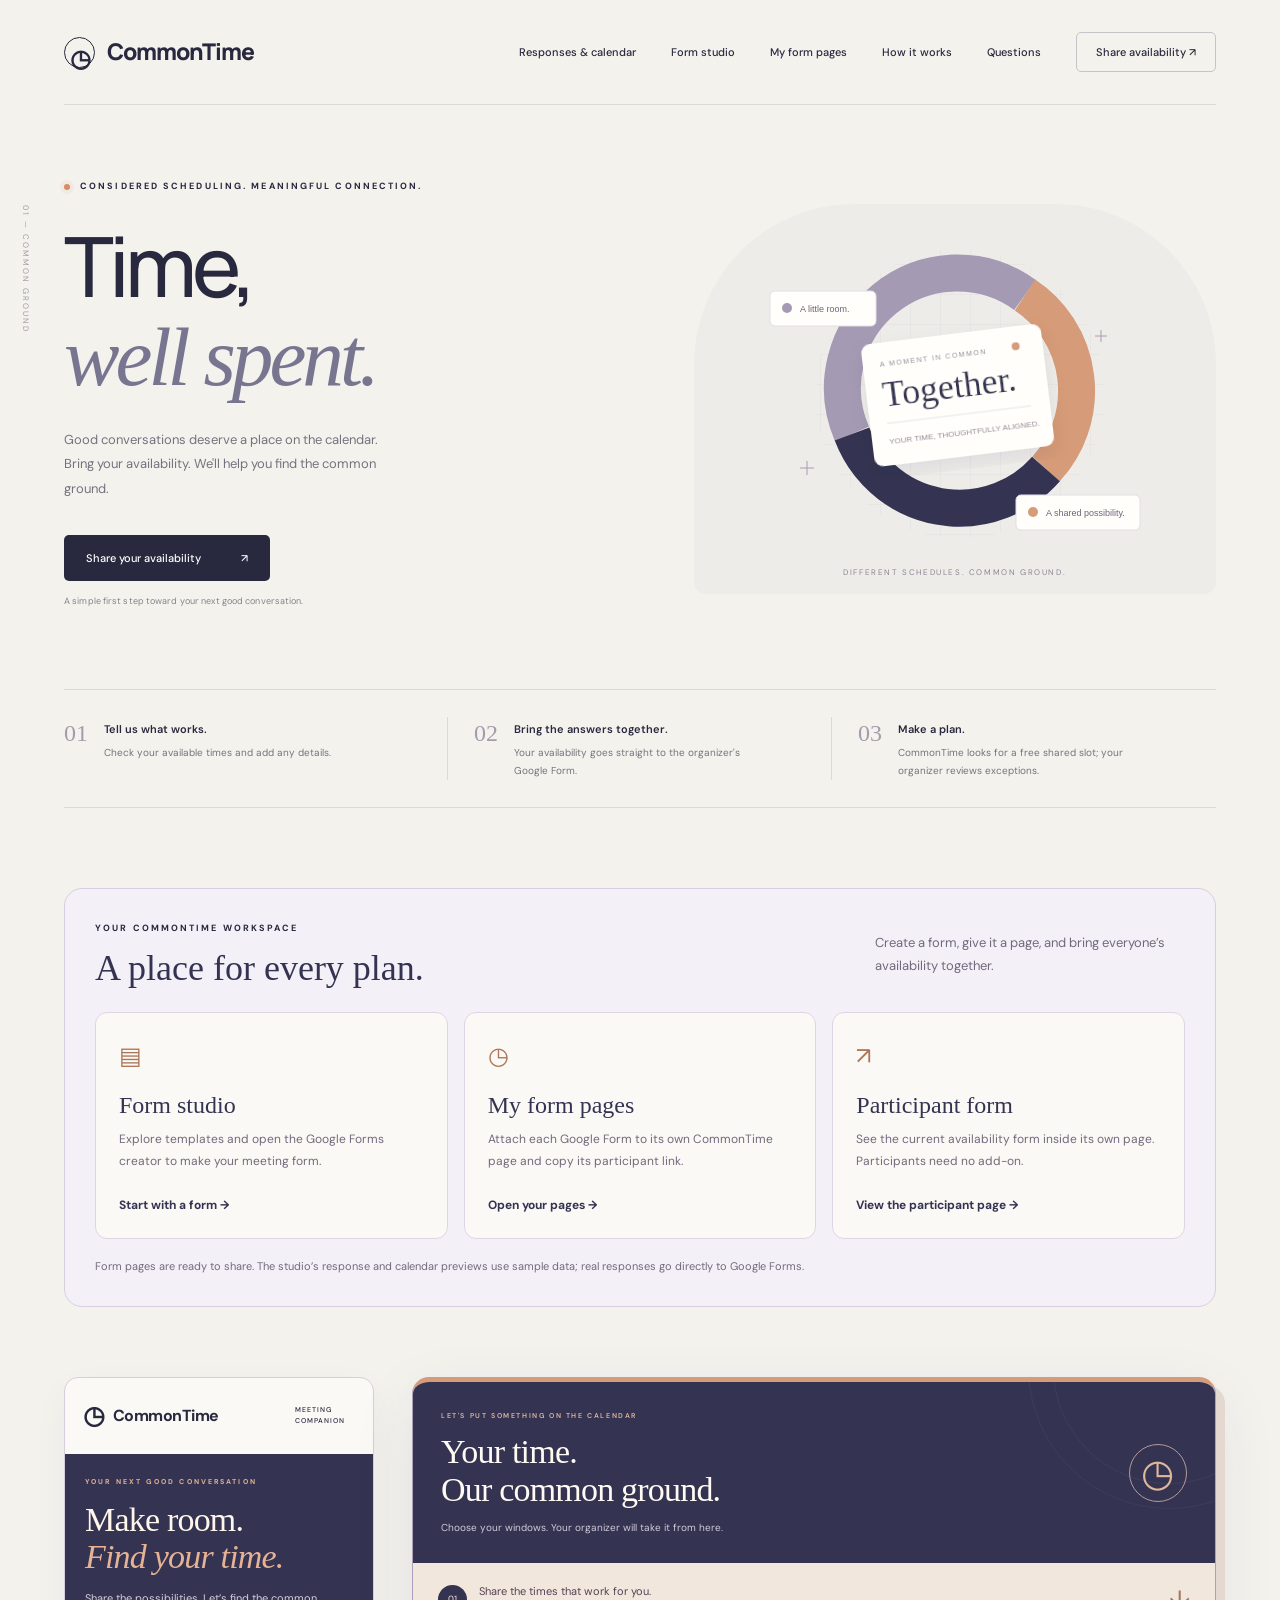
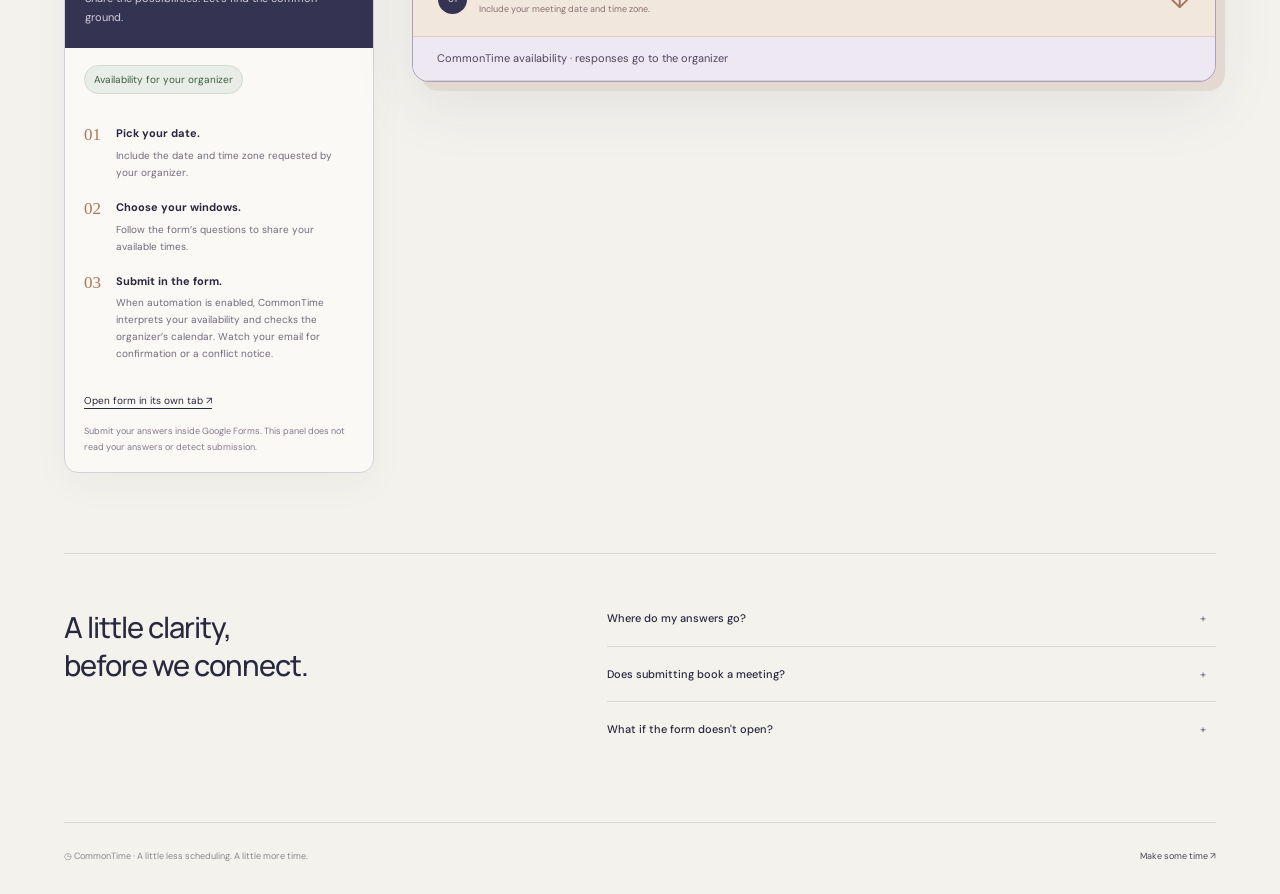
==== commit 954f7eeb: "Add authorized form response review and organizer-confirmed calendar events" ====
--- a/index.html
+++ b/index.html
@@ -1,145 +1,145 @@
-<!doctype html>
-<html lang="en">
-
-<head>
-  <meta charset="utf-8">
-  <meta name="viewport" content="width=device-width, initial-scale=1">
-  <meta name="description"
-    content="A little less scheduling. A little more time together. Share your availability with CommonTime.">
-  <title>CommonTime — Time, well spent.</title>
-  <link rel="stylesheet" href="web.css?v=20261102-pages2">
-</head>
-
-<body>
-  <div class="wrap">
-    <nav aria-label="Main navigation"><a class="brand" href="#home"><span class="logo"
-          aria-hidden="true">◷</span>CommonTime</a>
-      <div class="navlinks"><a href="organizer.html#builder">Form studio</a><a href="organizer.html#pages">My form pages</a><a class="optional" href="#how">How it works</a><a class="optional"
-          href="#questions">Questions</a><a class="navcta" href="#availability">Share availability ↗</a></div>
-    </nav>
-    <main id="home">
-      <section class="hero">
-        <div>
-          <div class="eyebrow"><i></i> Considered scheduling. Meaningful connection.</div>
-          <h1>Time,<br><em>well spent.</em></h1>
-          <p class="lede">Good conversations deserve a place on the calendar. Bring your availability. We'll help you
-            find the common ground.</p><a class="primary" href="#availability">Share your availability
-            <span aria-hidden="true">↗</span></a>
-          <p class="smallprint">A simple first step toward your next good conversation.</p>
-        </div>
-        <div class="visual" aria-label="Abstract illustration of three schedules finding a common time"><svg
-            class="graphic" viewBox="0 0 450 390" role="img"
-            aria-label="Three schedules overlapping around one shared time">
-            <defs>
-              <pattern id="grid" width="30" height="30" patternUnits="userSpaceOnUse">
-                <path d="M30 0H0V30" fill="none" stroke="#d8d3de" stroke-width=".6" />
-              </pattern>
-              <filter id="shadow">
-                <feDropShadow dx="0" dy="8" stdDeviation="9" flood-color="#262238" flood-opacity=".07" />
-              </filter>
-            </defs>
-            <circle cx="230" cy="190" r="145" fill="url(#grid)" />
-            <circle cx="230" cy="190" r="120" fill="none" stroke="#d1cad8" stroke-dasharray="2 6" />
-            <g class="schedule-orbit">
-              <path d="M122 230 A115 115 0 0 1 295 91" fill="none" stroke="#a49ab4" stroke-width="37" />
-              <path d="M295 91 A115 115 0 0 1 316 265" fill="none" stroke="#d69b78" stroke-width="37" />
-              <path d="M316 265 A115 115 0 0 1 122 230" fill="none" stroke="#343452" stroke-width="37" />
-            </g>
-            <g class="card-float">
-              <g filter="url(#shadow)" transform="rotate(-7 225 190)">
-                <rect x="137" y="130" width="181" height="123" rx="9" fill="#fffefa" /><text x="154" y="154"
-                  fill="#8e8798" font-size="7" font-family="Arial" letter-spacing="1.5">A MOMENT IN COMMON</text><text
-                  x="153" y="194" fill="#343452" font-size="36" font-family="Georgia">Together.</text>
-                <path d="M154 211H299" stroke="#e8e3e9" /><text x="154" y="232" fill="#918595" font-size="8"
-                  font-family="Arial">YOUR TIME, THOUGHTFULLY ALIGNED.</text>
-                <circle cx="291" cy="150" r="4" fill="#d69b78" />
-              </g>
-            </g>
-            <g class="labels-float">
-              <rect x="40" y="87" width="106" height="35" rx="5" fill="#fffefa" stroke="#e3dee5" />
-              <circle cx="57" cy="104" r="5" fill="#a49ab4" /><text x="70" y="108" fill="#6d657b" font-size="9"
-                font-family="Arial">A little room.</text>
-              <rect x="286" y="291" width="124" height="35" rx="5" fill="#fffefa" stroke="#e3dee5" />
-              <circle cx="303" cy="308" r="5" fill="#d69b78" /><text x="316" y="312" fill="#6d657b" font-size="9"
-                font-family="Arial">A shared possibility.</text>
-            </g>
-            <path d="M70 264h14m-7-7v14M365 132h12m-6-6v12" stroke="#a89cb0" stroke-width="1" />
-          </svg><span class="floating-label">DIFFERENT SCHEDULES. COMMON GROUND.</span></div>
-      </section>
-      <section class="how" id="how" aria-label="How it works">
-        <article class="step"><span class="num">01</span>
-          <div>
-            <h2>Tell us what works.</h2>
-            <p>Check your available times and add any details.</p>
-          </div>
-        </article>
-        <article class="step"><span class="num">02</span>
-          <div>
-            <h2>Bring the answers together.</h2>
-            <p>Your availability goes straight to the organizer's Google Form.</p>
-          </div>
-        </article>
-        <article class="step"><span class="num">03</span>
-          <div>
-            <h2>Make a plan.</h2>
-            <p>CommonTime looks for a free shared slot; your organizer reviews exceptions.</p>
-          </div>
-        </article>
-      </section>
-      <section class="workspace-hub" aria-labelledby="workspaceHeading"><div class="hub-heading"><div><span class="eyebrow">YOUR COMMONTIME WORKSPACE</span><h2 id="workspaceHeading">A place for every plan.</h2></div><p>Create a form, give it a page, and bring everyone’s availability together.</p></div><div class="hub-grid"><a class="hub-card" href="organizer.html#builder"><span class="hub-icon" aria-hidden="true">▤</span><h3>Form studio</h3><p>Explore templates and open the Google Forms creator to make your meeting form.</p><strong>Start with a form →</strong></a><a class="hub-card" href="organizer.html#pages"><span class="hub-icon" aria-hidden="true">◷</span><h3>My form pages</h3><p>Attach each Google Form to its own CommonTime page and copy its participant link.</p><strong>Open your pages →</strong></a><a class="hub-card" href="forms.html?form=https%3A%2F%2Fdocs.google.com%2Fforms%2Fd%2Fe%2F1FAIpQLScRxvODjkq9DPrJhKEUosEJn_z5kYA0ypxX734kLyvB3Hi7gg%2Fviewform&amp;title=CommonTime+%C2%B7+Client+availability"><span class="hub-icon" aria-hidden="true">↗</span><h3>Participant form</h3><p>See the current availability form inside its own page. Participants need no add-on.</p><strong>View the participant page →</strong></a></div><p class="hub-note">Form pages are ready to share. The studio’s response and calendar previews use sample data; real responses go directly to Google Forms.</p></section>
-      <section class="booking" id="availability">
-        <aside class="companion" aria-labelledby="companionHeading">
-          <div class="companion-brand"><span aria-hidden="true">◷</span> CommonTime <small>MEETING COMPANION</small></div>
-          <div class="companion-intro"><span class="eyebrow">Your next good conversation</span><h2 id="companionHeading">Make room.<br><em>Find your time.</em></h2><p>Share the possibilities. Let’s find the common ground.</p></div>
-          <div class="companion-content">
-            <p class="integration-label" id="integrationLabel">Availability for your organizer</p>
-
-            <ol class="companion-steps"><li><strong>Pick your date.</strong><span>Include the date and time zone requested by your organizer.</span></li><li><strong>Choose your windows.</strong><span>Follow the form’s questions to share your available times.</span></li><li><strong>Submit in the form.</strong><span id="submissionHelp">When automation is enabled, CommonTime interprets your availability and checks the organizer’s calendar. Watch your email for confirmation or a conflict notice.</span></li></ol>
-
-            <a id="directFormLink" class="companion-link" target="_blank" rel="noopener noreferrer">Open form in its own tab ↗</a>
-            <p class="companion-footnote">Submit your answers inside Google Forms. This panel does not read your answers or detect submission.</p>
-          </div>
-        </aside>
-        <div class="formbox">
-          <div class="formtop">
-            <div class="form-heading"><span class="form-kicker">LET'S PUT SOMETHING ON THE CALENDAR</span><strong>Your
-                time.<br>Our common ground.</strong><span class="form-caption">Choose your windows. Your organizer will
-                take it from here.</span></div><span class="form-seal" aria-hidden="true">◷</span>
-          </div>
-          <div class="form-instruction"><span class="form-step">01</span><span>Share the times
-              that work for you.<br><small>Include your meeting date and time zone.</small></span><span class="form-down"
-              aria-hidden="true">↓</span></div>
-          <p id="connectionStatus" class="connection-status" role="status">CommonTime availability · responses go to the organizer</p>
-          <iframe id="availabilityForm" title="CommonTime availability form" hidden loading="lazy" referrerpolicy="strict-origin-when-cross-origin">Loading…</iframe>
-          <div class="fallback" hidden>Having trouble with the form? <a
-
-              target="_blank" rel="noopener noreferrer">Open it in a new tab ↗</a></div>
-        </div>
-      </section>
-      <section class="faq" id="questions">
-        <h2>A little clarity,<br>before we connect.</h2>
-        <details>
-          <summary>Where do my answers go?</summary>
-          <p>Directly to the organizer's Google Form. The form inside this page is the real form; this website does not
-            keep a separate copy of your answers.</p>
-        </details>
-        <details>
-          <summary>Does submitting book a meeting?</summary>
-          <p>Submitting shares your availability. Your organizer will confirm the meeting details. Automated calendar
-            scheduling depends on their CommonTime add-on setup.</p>
-        </details>
-        <details>
-          <summary>What if the form doesn't open?</summary>
-          <p>Try the “Open it in a new tab” link below the form. If Google says the form is not accepting responses, the
-            organizer needs to publish or reopen it.</p>
-        </details>
-      </section>
-    </main>
-    <footer><span>◷ CommonTime · A little less scheduling. A little more time.</span><a href="#availability">Make some
-        time ↗</a></footer>
-  </div>
-  <button class="motion-control" id="motionControl"
-    type="button" aria-pressed="false" aria-label="Pause decorative animations" hidden>Ⅱ Pause motion</button>
-</body>
-<script src="web.js?v=20261102-pages2"></script>
-</html>
+<!doctype html>
+<html lang="en">
+
+<head>
+  <meta charset="utf-8">
+  <meta name="viewport" content="width=device-width, initial-scale=1">
+  <meta name="description"
+    content="A little less scheduling. A little more time together. Share your availability with CommonTime.">
+  <title>CommonTime — Time, well spent.</title>
+  <link rel="stylesheet" href="web.css?v=20261102-pages2">
+</head>
+
+<body>
+  <div class="wrap">
+    <nav aria-label="Main navigation"><a class="brand" href="#home"><span class="logo"
+          aria-hidden="true">◷</span>CommonTime</a>
+      <div class="navlinks"><a href="live.html">Responses &amp; calendar</a><a href="organizer.html#builder">Form studio</a><a href="organizer.html#pages">My form pages</a><a class="optional" href="#how">How it works</a><a class="optional"
+          href="#questions">Questions</a><a class="navcta" href="#availability">Share availability ↗</a></div>
+    </nav>
+    <main id="home">
+      <section class="hero">
+        <div>
+          <div class="eyebrow"><i></i> Considered scheduling. Meaningful connection.</div>
+          <h1>Time,<br><em>well spent.</em></h1>
+          <p class="lede">Good conversations deserve a place on the calendar. Bring your availability. We'll help you
+            find the common ground.</p><a class="primary" href="#availability">Share your availability
+            <span aria-hidden="true">↗</span></a>
+          <p class="smallprint">A simple first step toward your next good conversation.</p>
+        </div>
+        <div class="visual" aria-label="Abstract illustration of three schedules finding a common time"><svg
+            class="graphic" viewBox="0 0 450 390" role="img"
+            aria-label="Three schedules overlapping around one shared time">
+            <defs>
+              <pattern id="grid" width="30" height="30" patternUnits="userSpaceOnUse">
+                <path d="M30 0H0V30" fill="none" stroke="#d8d3de" stroke-width=".6" />
+              </pattern>
+              <filter id="shadow">
+                <feDropShadow dx="0" dy="8" stdDeviation="9" flood-color="#262238" flood-opacity=".07" />
+              </filter>
+            </defs>
+            <circle cx="230" cy="190" r="145" fill="url(#grid)" />
+            <circle cx="230" cy="190" r="120" fill="none" stroke="#d1cad8" stroke-dasharray="2 6" />
+            <g class="schedule-orbit">
+              <path d="M122 230 A115 115 0 0 1 295 91" fill="none" stroke="#a49ab4" stroke-width="37" />
+              <path d="M295 91 A115 115 0 0 1 316 265" fill="none" stroke="#d69b78" stroke-width="37" />
+              <path d="M316 265 A115 115 0 0 1 122 230" fill="none" stroke="#343452" stroke-width="37" />
+            </g>
+            <g class="card-float">
+              <g filter="url(#shadow)" transform="rotate(-7 225 190)">
+                <rect x="137" y="130" width="181" height="123" rx="9" fill="#fffefa" /><text x="154" y="154"
+                  fill="#8e8798" font-size="7" font-family="Arial" letter-spacing="1.5">A MOMENT IN COMMON</text><text
+                  x="153" y="194" fill="#343452" font-size="36" font-family="Georgia">Together.</text>
+                <path d="M154 211H299" stroke="#e8e3e9" /><text x="154" y="232" fill="#918595" font-size="8"
+                  font-family="Arial">YOUR TIME, THOUGHTFULLY ALIGNED.</text>
+                <circle cx="291" cy="150" r="4" fill="#d69b78" />
+              </g>
+            </g>
+            <g class="labels-float">
+              <rect x="40" y="87" width="106" height="35" rx="5" fill="#fffefa" stroke="#e3dee5" />
+              <circle cx="57" cy="104" r="5" fill="#a49ab4" /><text x="70" y="108" fill="#6d657b" font-size="9"
+                font-family="Arial">A little room.</text>
+              <rect x="286" y="291" width="124" height="35" rx="5" fill="#fffefa" stroke="#e3dee5" />
+              <circle cx="303" cy="308" r="5" fill="#d69b78" /><text x="316" y="312" fill="#6d657b" font-size="9"
+                font-family="Arial">A shared possibility.</text>
+            </g>
+            <path d="M70 264h14m-7-7v14M365 132h12m-6-6v12" stroke="#a89cb0" stroke-width="1" />
+          </svg><span class="floating-label">DIFFERENT SCHEDULES. COMMON GROUND.</span></div>
+      </section>
+      <section class="how" id="how" aria-label="How it works">
+        <article class="step"><span class="num">01</span>
+          <div>
+            <h2>Tell us what works.</h2>
+            <p>Check your available times and add any details.</p>
+          </div>
+        </article>
+        <article class="step"><span class="num">02</span>
+          <div>
+            <h2>Bring the answers together.</h2>
+            <p>Your availability goes straight to the organizer's Google Form.</p>
+          </div>
+        </article>
+        <article class="step"><span class="num">03</span>
+          <div>
+            <h2>Make a plan.</h2>
+            <p>CommonTime looks for a free shared slot; your organizer reviews exceptions.</p>
+          </div>
+        </article>
+      </section>
+      <section class="workspace-hub" aria-labelledby="workspaceHeading"><div class="hub-heading"><div><span class="eyebrow">YOUR COMMONTIME WORKSPACE</span><h2 id="workspaceHeading">A place for every plan.</h2></div><p>Create a form, give it a page, and bring everyone’s availability together.</p></div><div class="hub-grid"><a class="hub-card" href="organizer.html#builder"><span class="hub-icon" aria-hidden="true">▤</span><h3>Form studio</h3><p>Explore templates and open the Google Forms creator to make your meeting form.</p><strong>Start with a form →</strong></a><a class="hub-card" href="organizer.html#pages"><span class="hub-icon" aria-hidden="true">◷</span><h3>My form pages</h3><p>Attach each Google Form to its own CommonTime page and copy its participant link.</p><strong>Open your pages →</strong></a><a class="hub-card" href="forms.html?form=https%3A%2F%2Fdocs.google.com%2Fforms%2Fd%2Fe%2F1FAIpQLScRxvODjkq9DPrJhKEUosEJn_z5kYA0ypxX734kLyvB3Hi7gg%2Fviewform&amp;title=CommonTime+%C2%B7+Client+availability"><span class="hub-icon" aria-hidden="true">↗</span><h3>Participant form</h3><p>See the current availability form inside its own page. Participants need no add-on.</p><strong>View the participant page →</strong></a></div><p class="hub-note">Form pages are ready to share. The studio’s response and calendar previews use sample data; real responses go directly to Google Forms.</p></section>
+      <section class="booking" id="availability">
+        <aside class="companion" aria-labelledby="companionHeading">
+          <div class="companion-brand"><span aria-hidden="true">◷</span> CommonTime <small>MEETING COMPANION</small></div>
+          <div class="companion-intro"><span class="eyebrow">Your next good conversation</span><h2 id="companionHeading">Make room.<br><em>Find your time.</em></h2><p>Share the possibilities. Let’s find the common ground.</p></div>
+          <div class="companion-content">
+            <p class="integration-label" id="integrationLabel">Availability for your organizer</p>
+
+            <ol class="companion-steps"><li><strong>Pick your date.</strong><span>Include the date and time zone requested by your organizer.</span></li><li><strong>Choose your windows.</strong><span>Follow the form’s questions to share your available times.</span></li><li><strong>Submit in the form.</strong><span id="submissionHelp">When automation is enabled, CommonTime interprets your availability and checks the organizer’s calendar. Watch your email for confirmation or a conflict notice.</span></li></ol>
+
+            <a id="directFormLink" class="companion-link" target="_blank" rel="noopener noreferrer">Open form in its own tab ↗</a>
+            <p class="companion-footnote">Submit your answers inside Google Forms. This panel does not read your answers or detect submission.</p>
+          </div>
+        </aside>
+        <div class="formbox">
+          <div class="formtop">
+            <div class="form-heading"><span class="form-kicker">LET'S PUT SOMETHING ON THE CALENDAR</span><strong>Your
+                time.<br>Our common ground.</strong><span class="form-caption">Choose your windows. Your organizer will
+                take it from here.</span></div><span class="form-seal" aria-hidden="true">◷</span>
+          </div>
+          <div class="form-instruction"><span class="form-step">01</span><span>Share the times
+              that work for you.<br><small>Include your meeting date and time zone.</small></span><span class="form-down"
+              aria-hidden="true">↓</span></div>
+          <p id="connectionStatus" class="connection-status" role="status">CommonTime availability · responses go to the organizer</p>
+          <iframe id="availabilityForm" title="CommonTime availability form" hidden loading="lazy" referrerpolicy="strict-origin-when-cross-origin">Loading…</iframe>
+          <div class="fallback" hidden>Having trouble with the form? <a
+
+              target="_blank" rel="noopener noreferrer">Open it in a new tab ↗</a></div>
+        </div>
+      </section>
+      <section class="faq" id="questions">
+        <h2>A little clarity,<br>before we connect.</h2>
+        <details>
+          <summary>Where do my answers go?</summary>
+          <p>Directly to the organizer's Google Form. The form inside this page is the real form; this website does not
+            keep a separate copy of your answers.</p>
+        </details>
+        <details>
+          <summary>Does submitting book a meeting?</summary>
+          <p>Submitting shares your availability. Your organizer will confirm the meeting details. Automated calendar
+            scheduling depends on their CommonTime add-on setup.</p>
+        </details>
+        <details>
+          <summary>What if the form doesn't open?</summary>
+          <p>Try the “Open it in a new tab” link below the form. If Google says the form is not accepting responses, the
+            organizer needs to publish or reopen it.</p>
+        </details>
+      </section>
+    </main>
+    <footer><span>◷ CommonTime · A little less scheduling. A little more time.</span><a href="#availability">Make some
+        time ↗</a></footer>
+  </div>
+  <button class="motion-control" id="motionControl"
+    type="button" aria-pressed="false" aria-label="Pause decorative animations" hidden>Ⅱ Pause motion</button>
+</body>
+<script src="web.js?v=20261102-pages2"></script>
+</html>
